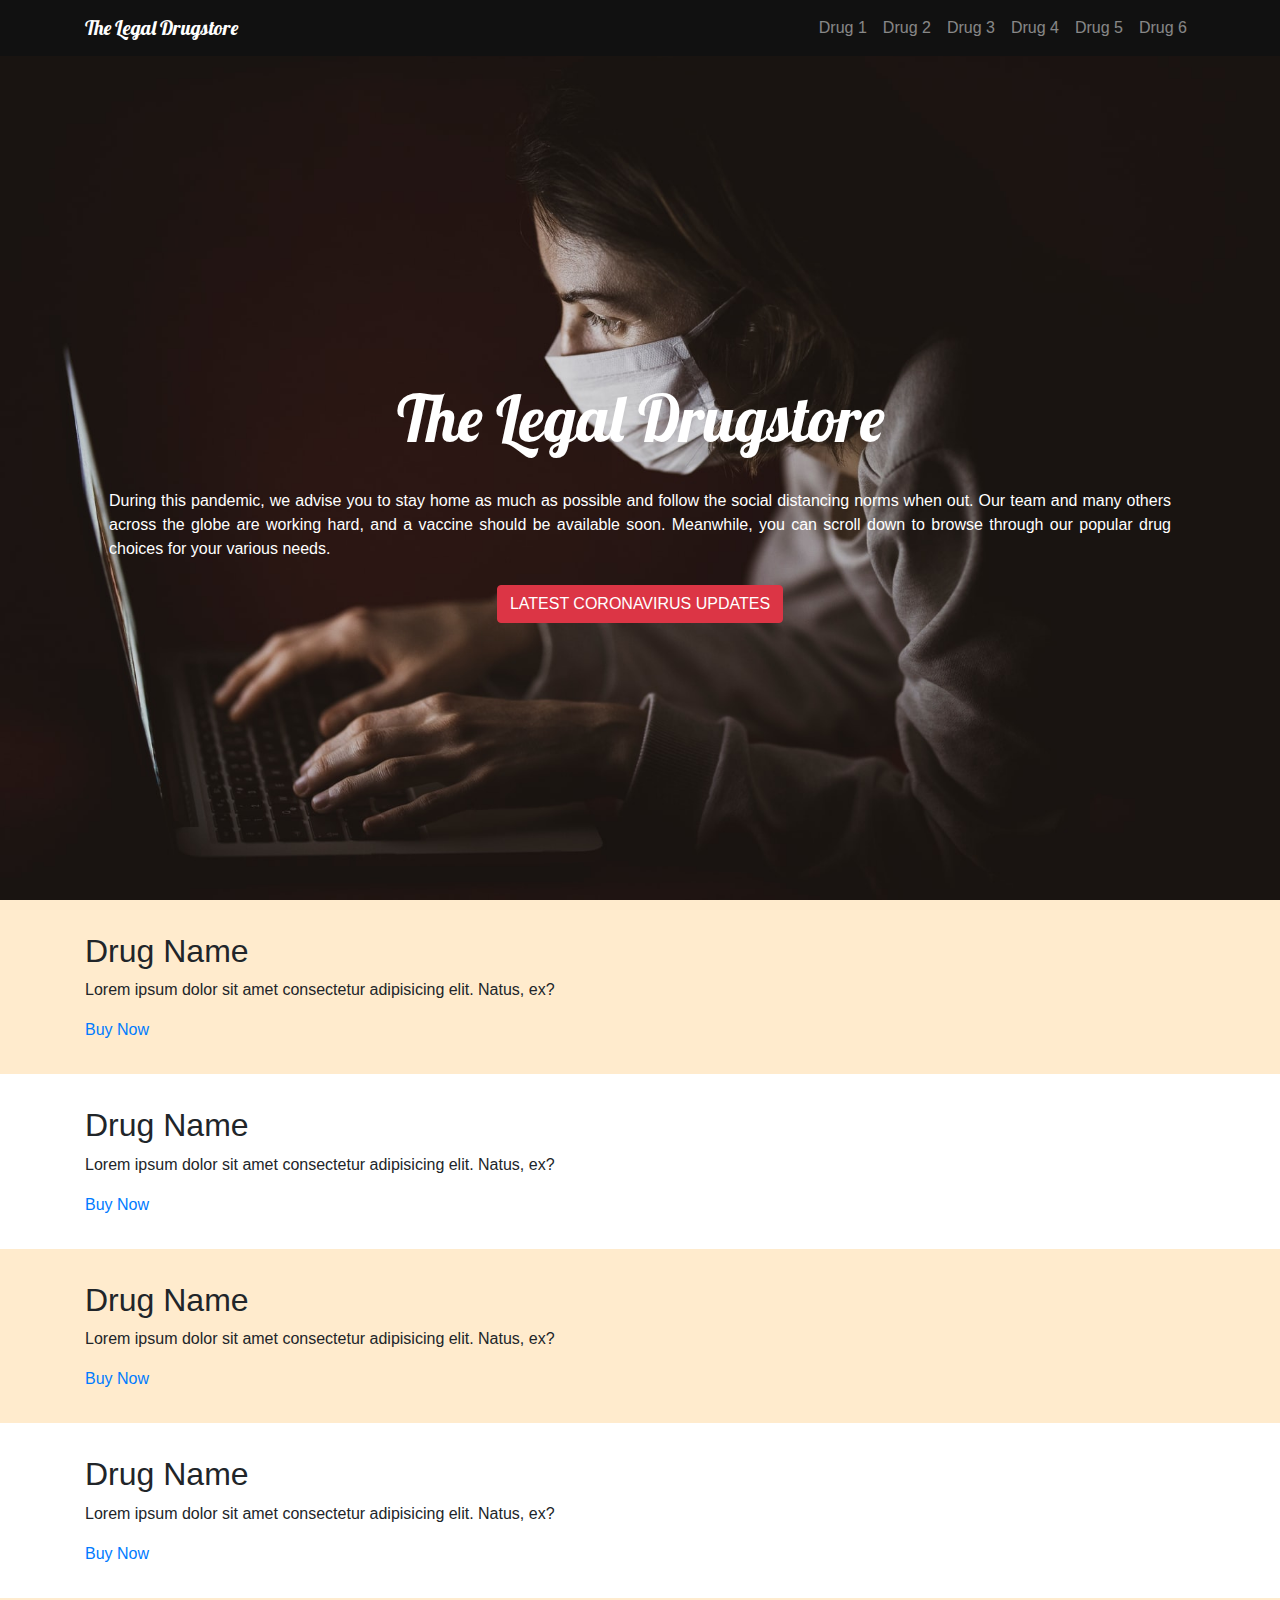
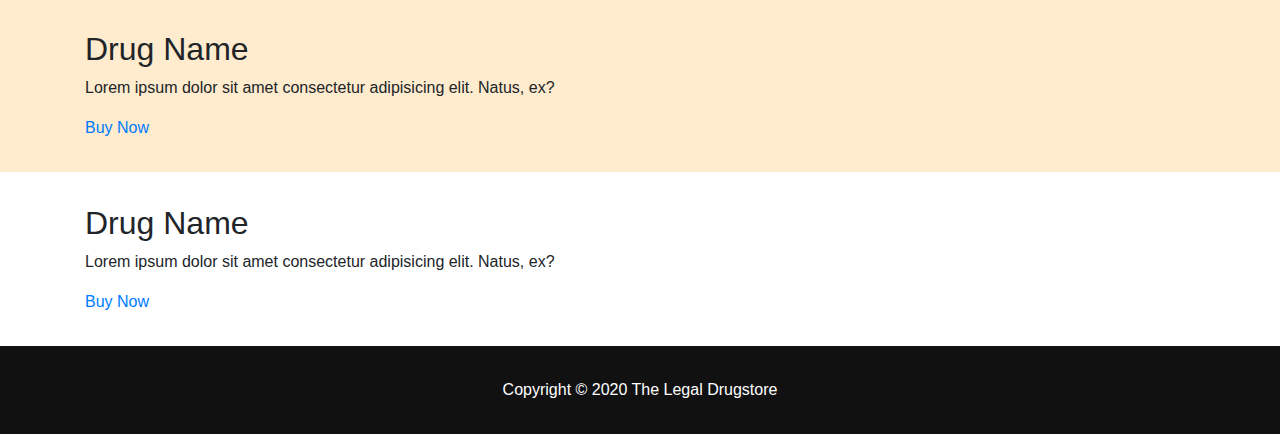
==== index.html @ f4626bf0 "added files" ====
<!DOCTYPE html>
<html lang="en">
<head>
    <meta charset="UTF-8">
    <meta name="viewport" content="width=device-width, initial-scale=1.0">
    <link rel="stylesheet" href="https://stackpath.bootstrapcdn.com/bootstrap/4.5.2/css/bootstrap.min.css">
    <link rel="stylesheet" href="css/style-eeshaan.css">
    <link rel="stylesheet" href="css/style-navneet.css">
    <link rel="stylesheet" href="css/style-anirudh.css">
    <title>The Legal Drugstore</title>
</head>
<body>
    <nav class="navbar navbar-expand-md navbar-dark sticky-top">
        <div class="container">
            <a href="#top" class="navbar-brand">The Legal Drugstore</a>
            <button class="navbar-toggler" data-toggle="collapse" data-target="#navMenu">
                <i class="fa fa-bars" aria-hidden="true"></i>
            </button>
            <div class="collapse navbar-collapse" id="navMenu">
                <ul class="navbar-nav ml-auto">
                    <li class="nav-item"><a class="nav-link" href="#drug1">Drug 1</a></li>
                    <li class="nav-item"><a class="nav-link" href="#drug2">Drug 2</a></li>
                    <li class="nav-item"><a class="nav-link" href="#drug3">Drug 3</a></li>
                    <li class="nav-item"><a class="nav-link" href="#drug4">Drug 4</a></li>
                    <li class="nav-item"><a class="nav-link" href="#drug5">Drug 5</a></li>
                    <li class="nav-item"><a class="nav-link" href="#drug6">Drug 6</a></li>
                </ul>
            </div>
        </div>
    </nav>

    <header>
        <div class="container d-flex flex-column align-items-center">
            <h1>The Legal Drugstore</h1>
            <span class="m-4">During this pandemic, we advise you to stay home as much as possible and follow the social distancing norms when out. Our team and many others across the globe are working hard, and a vaccine should be available soon. Meanwhile, you can scroll down to browse through our popular drug choices for your various needs.</span>
            <a href="https://www.worldometers.info/coronavirus/" class="btn btn-danger text-uppercase" target="_blank">Latest Coronavirus Updates</a>
        </div>
    </header>

    <section id="drug1">
        <div class="container">
            <h2>Drug Name</h2>
            <p>Lorem ipsum dolor sit amet consectetur adipisicing elit. Natus, ex?</p>
            <a href="#" target="_blank">Buy Now</a>
            <img src="https://source.unsplash.com/random/200x200" alt="">
        </div>
    </section>

    <section id="drug2">
        <div class="container">
            <h2>Drug Name</h2>
            <p>Lorem ipsum dolor sit amet consectetur adipisicing elit. Natus, ex?</p>
            <a href="#" target="_blank">Buy Now</a>
            <img src="https://source.unsplash.com/random/200x200" alt="">
        </div>
    </section>

    <section id="drug3">
        <div class="container">
            <h2>Drug Name</h2>
            <p>Lorem ipsum dolor sit amet consectetur adipisicing elit. Natus, ex?</p>
            <a href="#" target="_blank">Buy Now</a>
            <img src="https://source.unsplash.com/random/200x200" alt="">
        </div>
    </section>

    <section id="drug4">
        <div class="container">
            <h2>Drug Name</h2>
            <p>Lorem ipsum dolor sit amet consectetur adipisicing elit. Natus, ex?</p>
            <a href="#" target="_blank">Buy Now</a>
            <img src="https://source.unsplash.com/random/200x200" alt="">
        </div>
    </section>

    <section id="drug5">
        <div class="container">
            <h2>Drug Name</h2>
            <p>Lorem ipsum dolor sit amet consectetur adipisicing elit. Natus, ex?</p>
            <a href="#" target="_blank">Buy Now</a>
            <img src="https://source.unsplash.com/random/200x200" alt="">
        </div>
    </section>

    <section id="drug6">
        <div class="container">
            <h2>Drug Name</h2>
            <p>Lorem ipsum dolor sit amet consectetur adipisicing elit. Natus, ex?</p>
            <a href="#" target="_blank">Buy Now</a>
            <img src="https://source.unsplash.com/random/200x200" alt="">
        </div>
    </section>

    <footer>
        Copyright &copy; 2020 The Legal Drugstore
    </footer>

    <script src="https://use.fontawesome.com/ec982decd0.js"></script>
    <script src="https://code.jquery.com/jquery-3.5.1.slim.min.js"></script>
    <script src="https://cdn.jsdelivr.net/npm/bootstrap@4.5.3/dist/js/bootstrap.bundle.min.js"></script>
</body>
</html>
---- css/style-eeshaan.css ----
@import url("https://fonts.googleapis.com/css2?family=Lobster&display=swap");
nav {
  background-color: #111;
}

nav .navbar-brand {
  font-family: 'Lobster', cursive;
}

nav i {
  color: white;
}

header {
  background-image: url("../images/jumbotron.jpg");
  background-attachment: fixed;
  background-position: center;
  background-size: cover;
  height: calc(100vh - 3.5rem);
}

header > .container {
  position: relative;
  top: 36vh;
}

header h1 {
  color: white;
  font-family: 'Lobster', cursive;
}

@media (min-width: 768px) {
  header h1 {
    font-size: 4rem;
  }
}

header span {
  color: white;
  text-align: justify;
}

footer {
  background-color: #111;
  color: white;
  padding: 2rem;
  text-align: center;
}
/*# sourceMappingURL=style-eeshaan.css.map */
---- css/style-navneet.css ----
section:nth-child(odd) {
  background-color: blanchedalmond;
  padding: 2rem 0;
}
/*# sourceMappingURL=style-navneet.css.map */
---- css/style-anirudh.css ----
section:nth-child(even) {
  padding: 2rem 0;
}
/*# sourceMappingURL=style-anirudh.css.map */
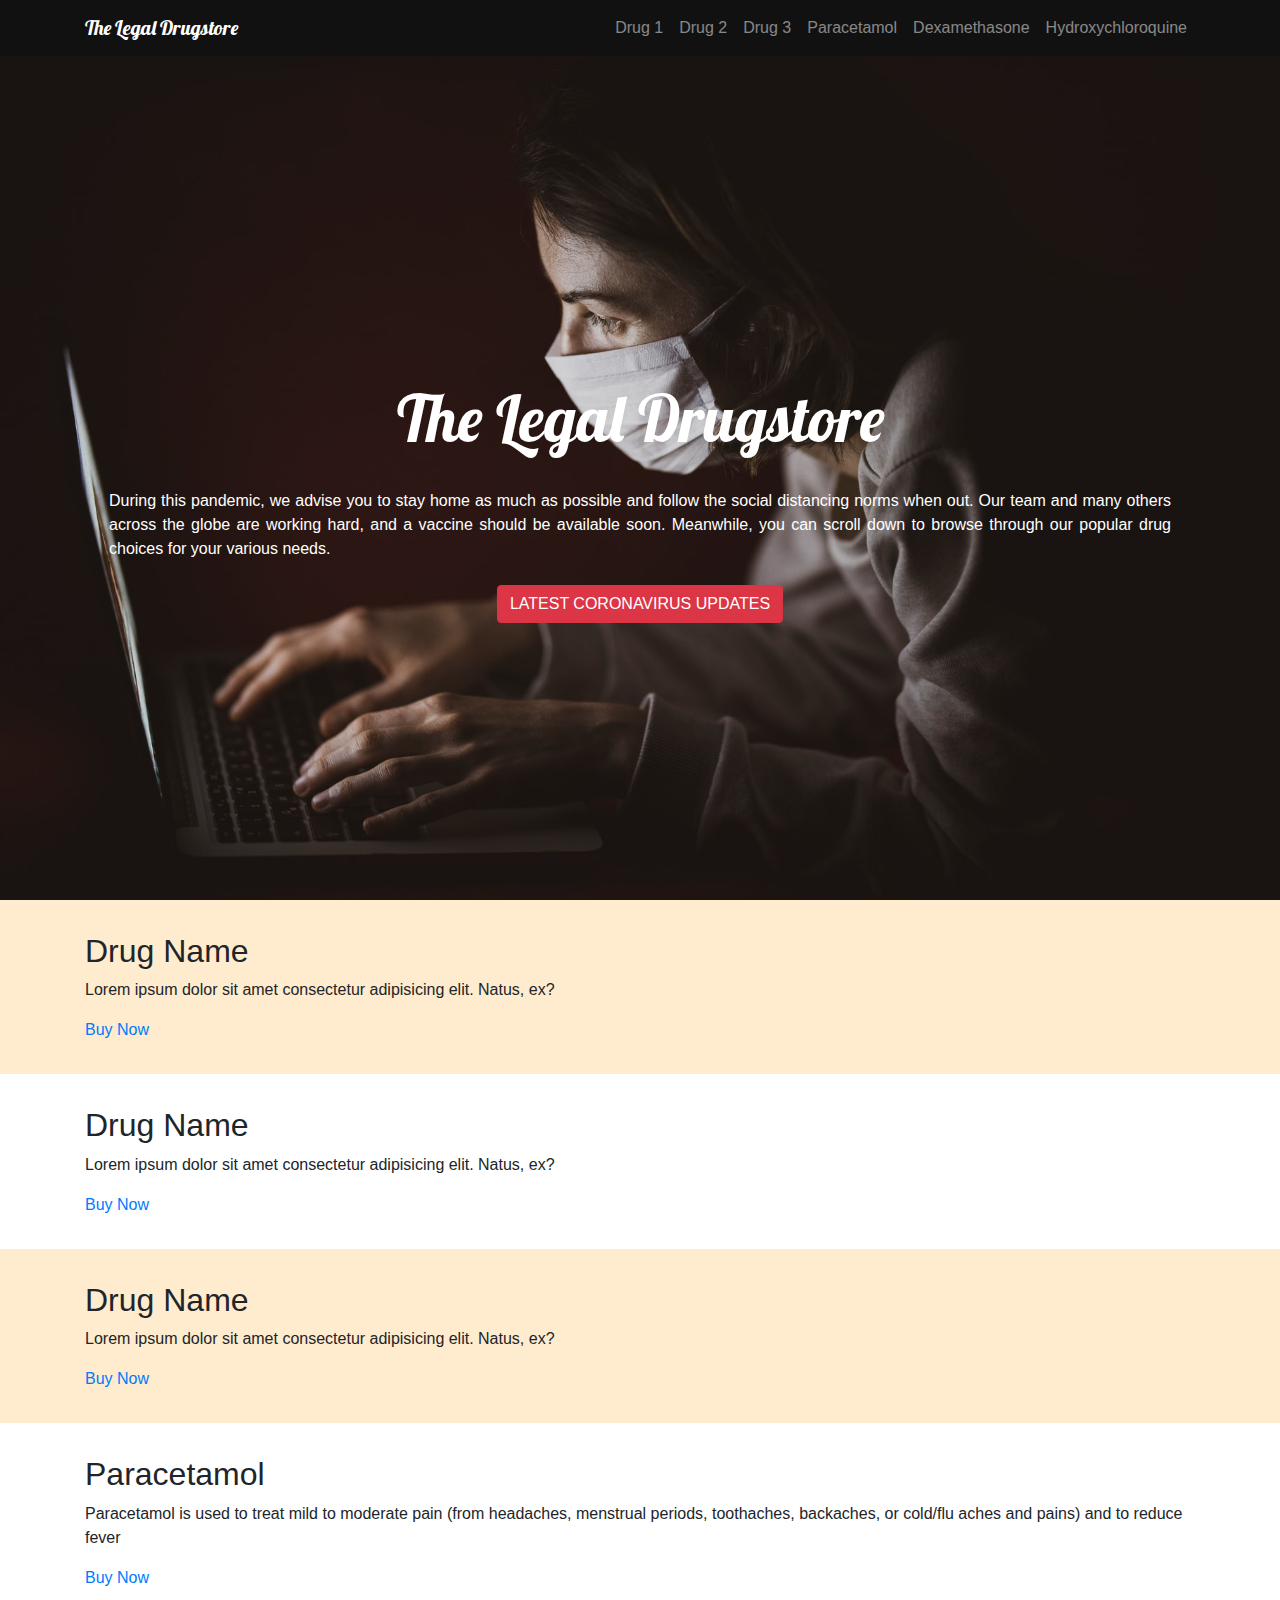
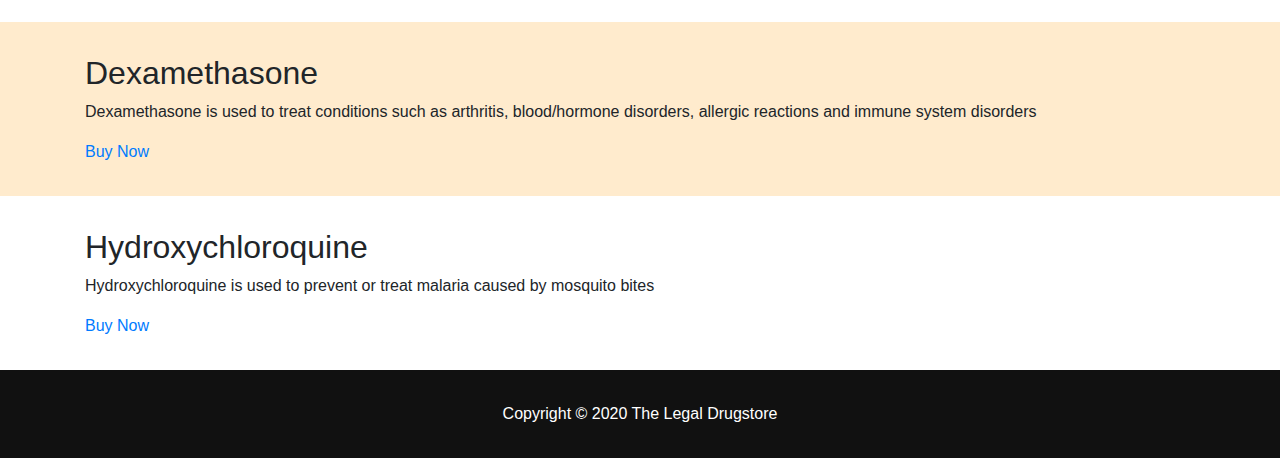
==== commit e19f68a7: "added three drugs" ====
--- a/index.html
+++ b/index.html
@@ -21,9 +21,9 @@
                     <li class="nav-item"><a class="nav-link" href="#drug1">Drug 1</a></li>
                     <li class="nav-item"><a class="nav-link" href="#drug2">Drug 2</a></li>
                     <li class="nav-item"><a class="nav-link" href="#drug3">Drug 3</a></li>
-                    <li class="nav-item"><a class="nav-link" href="#drug4">Drug 4</a></li>
-                    <li class="nav-item"><a class="nav-link" href="#drug5">Drug 5</a></li>
-                    <li class="nav-item"><a class="nav-link" href="#drug6">Drug 6</a></li>
+                    <li class="nav-item"><a class="nav-link" href="#drug4">Paracetamol</a></li>
+                    <li class="nav-item"><a class="nav-link" href="#drug5">Dexamethasone</a></li>
+                    <li class="nav-item"><a class="nav-link" href="#drug6">Hydroxychloroquine </a></li>
                 </ul>
             </div>
         </div>
@@ -66,29 +66,29 @@
 
     <section id="drug4">
         <div class="container">
-            <h2>Drug Name</h2>
-            <p>Lorem ipsum dolor sit amet consectetur adipisicing elit. Natus, ex?</p>
-            <a href="#" target="_blank">Buy Now</a>
-            <img src="https://source.unsplash.com/random/200x200" alt="">
+            <h2>Paracetamol</h2>
+            <p>Paracetamol is used to treat mild to moderate pain (from headaches, menstrual periods, toothaches, backaches, or cold/flu aches and pains) and to reduce fever</p>
+            <a href="https://pharmeasy.in/online-medicine-order/panacip-500-mg-tablet-10-198443" target="_blank">Buy Now</a>
+            <img src="https://www.practostatic.com/practopedia-v2-images/res-750/48303979a4449106d14c48b318a2cf0cc2ed3b291.jpg" alt="" height="200">
         </div>
     </section>
 
     <section id="drug5">
         <div class="container">
-            <h2>Drug Name</h2>
-            <p>Lorem ipsum dolor sit amet consectetur adipisicing elit. Natus, ex?</p>
-            <a href="#" target="_blank">Buy Now</a>
-            <img src="https://source.unsplash.com/random/200x200" alt="">
+            <h2>Dexamethasone</h2>
+            <p>Dexamethasone is used to treat conditions such as arthritis, blood/hormone disorders, allergic reactions and immune system disorders</p>
+            <a href="https://pharmeasy.in/online-medicine-order/decmax-4mg-strip-of-8-tablets-170119" target="_blank">Buy Now</a>
+            <img src="https://ik.imagekit.io/ep43lhzvdu/uploads/053-DECMAX-4_8_MG_XTeWjOB.jpg?tr=h-285,w-370,c-at_max" alt="" height="200">
         </div>
     </section>
 
     <section id="drug6">
         <div class="container">
-            <h2>Drug Name</h2>
-            <p>Lorem ipsum dolor sit amet consectetur adipisicing elit. Natus, ex?</p>
-            <a href="#" target="_blank">Buy Now</a>
-            <img src="https://source.unsplash.com/random/200x200" alt="">
-        </div>
+            <h2>Hydroxychloroquine</h2>
+            <p>Hydroxychloroquine is used to prevent or treat malaria caused by mosquito bites</p>
+            <a href="https://pharmeasy.in/online-medicine-order/hcqs-200mg-tablet-49757" target="_blank">Buy Now</a>
+            <img src="https://www.statnews.com/wp-content/uploads/2020/04/AP_20097764418755.jpg" alt="" height="200">
+		</div>
     </section>
 
     <footer>
--- a/css/style-eeshaan.css
+++ b/css/style-eeshaan.css
@@ -16,12 +16,12 @@
   background-attachment: fixed;
   background-position: center;
   background-size: cover;
-  height: calc(100vh - 3.5rem);
+  min-height: calc(100vh - 3.5rem);
 }
 
 header > .container {
-  position: relative;
-  top: 36vh;
+  padding-top: 36vh;
+  padding-bottom: 1rem;
 }
 
 header h1 {
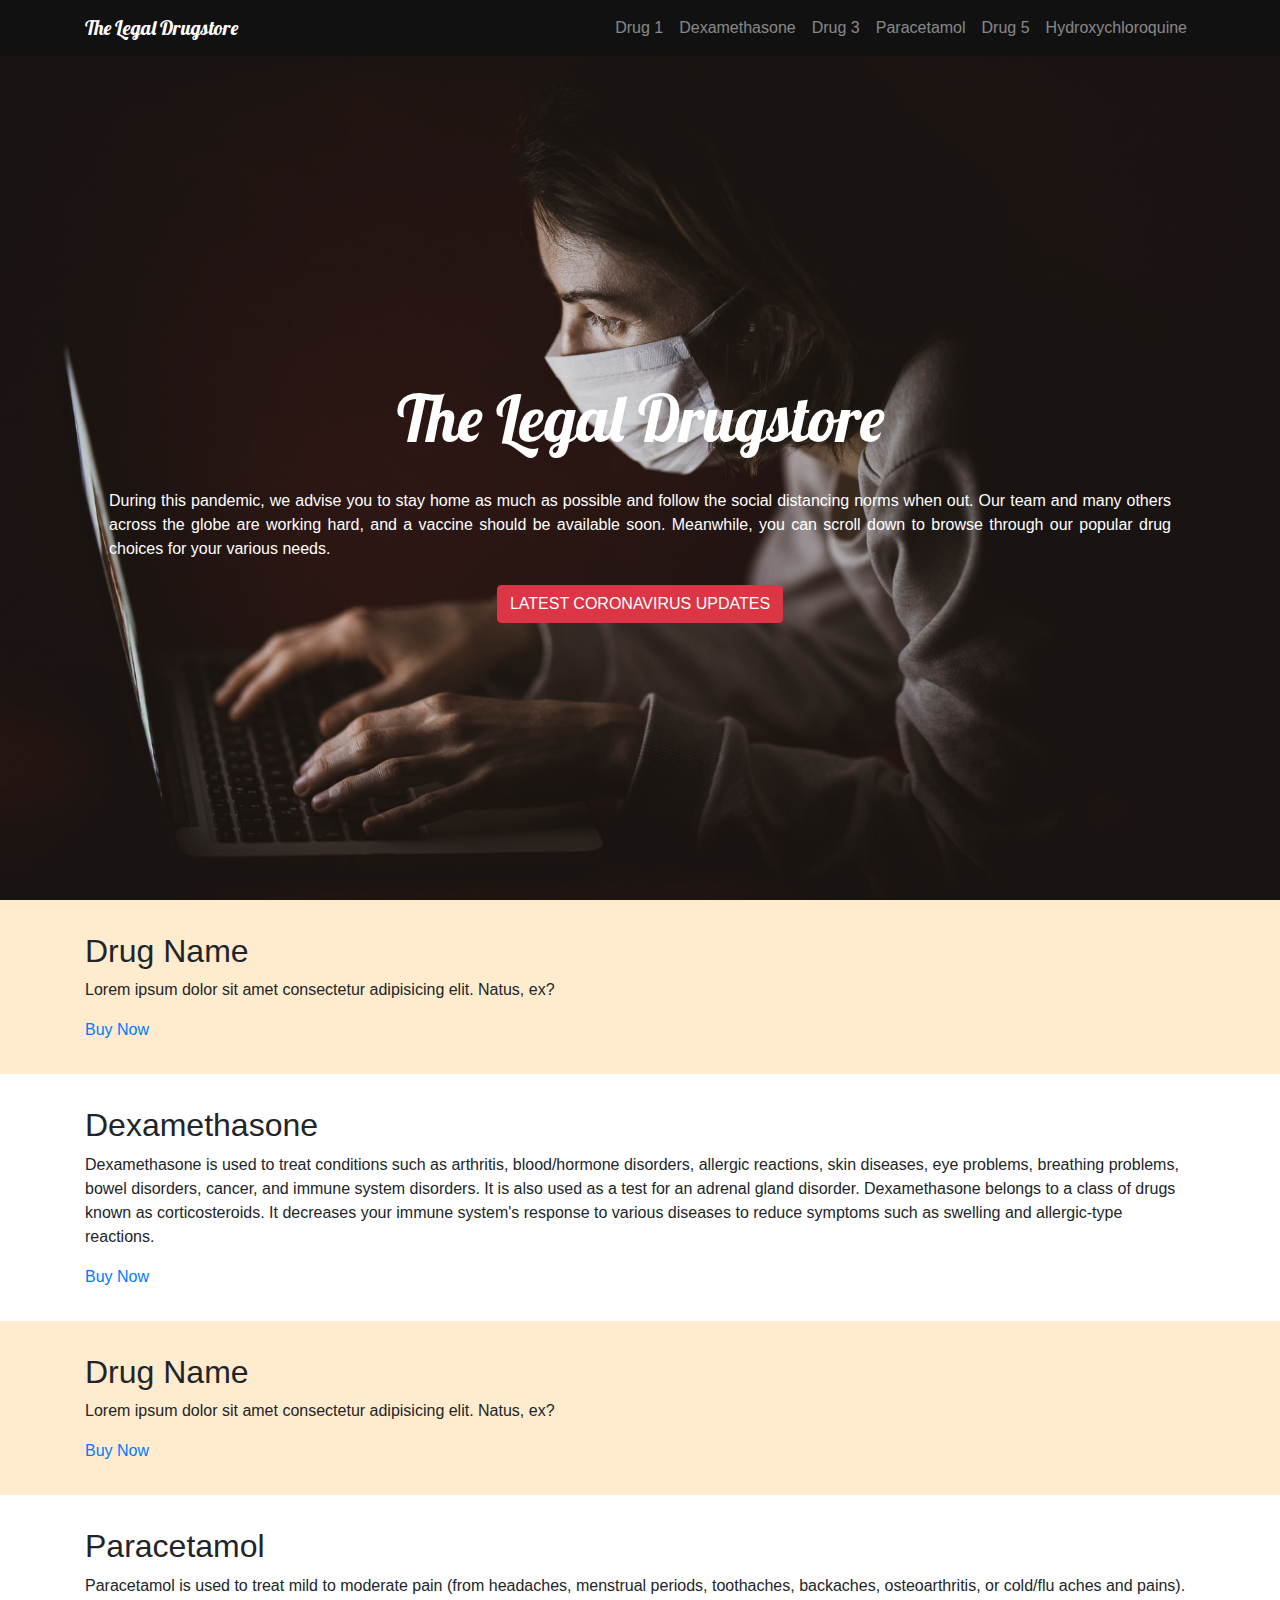
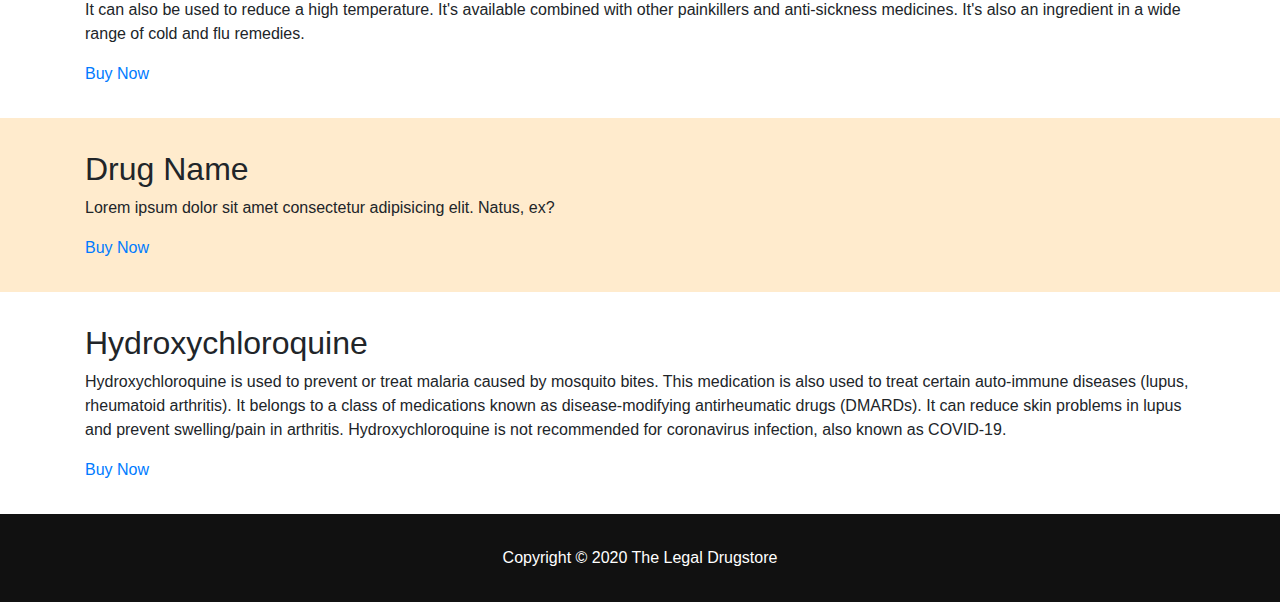
==== commit dbf8263d: "added multiline descriptions. thinking we can add price per quantity to increase info?" ====
--- a/index.html
+++ b/index.html
@@ -19,16 +19,18 @@
             <div class="collapse navbar-collapse" id="navMenu">
                 <ul class="navbar-nav ml-auto">
                     <li class="nav-item"><a class="nav-link" href="#drug1">Drug 1</a></li>
-                    <li class="nav-item"><a class="nav-link" href="#drug2">Drug 2</a></li>
+                    <li class="nav-item"><a class="nav-link" href="#drug2">Dexamethasone</a></li>
                     <li class="nav-item"><a class="nav-link" href="#drug3">Drug 3</a></li>
                     <li class="nav-item"><a class="nav-link" href="#drug4">Paracetamol</a></li>
-                    <li class="nav-item"><a class="nav-link" href="#drug5">Dexamethasone</a></li>
+                    <li class="nav-item"><a class="nav-link" href="#drug5">Drug 5</a></li>
                     <li class="nav-item"><a class="nav-link" href="#drug6">Hydroxychloroquine </a></li>
                 </ul>
             </div>
         </div>
     </nav>
 
+	<!-- Maybe add price and a general quantity as extra elements-->
+	
     <header>
         <div class="container d-flex flex-column align-items-center">
             <h1>The Legal Drugstore</h1>
@@ -45,13 +47,13 @@
             <img src="https://source.unsplash.com/random/200x200" alt="">
         </div>
     </section>
-
+	
     <section id="drug2">
         <div class="container">
-            <h2>Drug Name</h2>
-            <p>Lorem ipsum dolor sit amet consectetur adipisicing elit. Natus, ex?</p>
-            <a href="#" target="_blank">Buy Now</a>
-            <img src="https://source.unsplash.com/random/200x200" alt="">
+            <h2>Dexamethasone</h2>
+            <p>Dexamethasone is used to treat conditions such as arthritis, blood/hormone disorders, allergic reactions, skin diseases, eye problems, breathing problems, bowel disorders, cancer, and immune system disorders. It is also used as a test for an adrenal gland disorder. Dexamethasone belongs to a class of drugs known as corticosteroids. It decreases your immune system's response to various diseases to reduce symptoms such as swelling and allergic-type reactions.</p>
+            <a href="https://pharmeasy.in/online-medicine-order/decmax-4mg-strip-of-8-tablets-170119" target="_blank">Buy Now</a>
+            <img src="https://ik.imagekit.io/ep43lhzvdu/uploads/053-DECMAX-4_8_MG_XTeWjOB.jpg?tr=h-285,w-370,c-at_max" alt="" height="200">
         </div>
     </section>
 
@@ -67,7 +69,7 @@
     <section id="drug4">
         <div class="container">
             <h2>Paracetamol</h2>
-            <p>Paracetamol is used to treat mild to moderate pain (from headaches, menstrual periods, toothaches, backaches, or cold/flu aches and pains) and to reduce fever</p>
+            <p>Paracetamol is used to treat mild to moderate pain (from headaches, menstrual periods, toothaches, backaches, osteoarthritis, or cold/flu aches and pains). It can also be used to reduce a high temperature. It's available combined with other painkillers and anti-sickness medicines. It's also an ingredient in a wide range of cold and flu remedies.</p>
             <a href="https://pharmeasy.in/online-medicine-order/panacip-500-mg-tablet-10-198443" target="_blank">Buy Now</a>
             <img src="https://www.practostatic.com/practopedia-v2-images/res-750/48303979a4449106d14c48b318a2cf0cc2ed3b291.jpg" alt="" height="200">
         </div>
@@ -75,17 +77,17 @@
 
     <section id="drug5">
         <div class="container">
-            <h2>Dexamethasone</h2>
-            <p>Dexamethasone is used to treat conditions such as arthritis, blood/hormone disorders, allergic reactions and immune system disorders</p>
-            <a href="https://pharmeasy.in/online-medicine-order/decmax-4mg-strip-of-8-tablets-170119" target="_blank">Buy Now</a>
-            <img src="https://ik.imagekit.io/ep43lhzvdu/uploads/053-DECMAX-4_8_MG_XTeWjOB.jpg?tr=h-285,w-370,c-at_max" alt="" height="200">
+            <h2>Drug Name</h2>
+            <p>Lorem ipsum dolor sit amet consectetur adipisicing elit. Natus, ex?</p>
+            <a href="#" target="_blank">Buy Now</a>
+            <img src="https://source.unsplash.com/random/200x200" alt="">
         </div>
     </section>
 
     <section id="drug6">
         <div class="container">
             <h2>Hydroxychloroquine</h2>
-            <p>Hydroxychloroquine is used to prevent or treat malaria caused by mosquito bites</p>
+            <p>Hydroxychloroquine is used to prevent or treat malaria caused by mosquito bites. This medication is also used to treat certain auto-immune diseases (lupus, rheumatoid arthritis). It belongs to a class of medications known as disease-modifying antirheumatic drugs (DMARDs). It can reduce skin problems in lupus and prevent swelling/pain in arthritis. Hydroxychloroquine is not recommended for coronavirus infection, also known as COVID-19.</p>
             <a href="https://pharmeasy.in/online-medicine-order/hcqs-200mg-tablet-49757" target="_blank">Buy Now</a>
             <img src="https://www.statnews.com/wp-content/uploads/2020/04/AP_20097764418755.jpg" alt="" height="200">
 		</div>
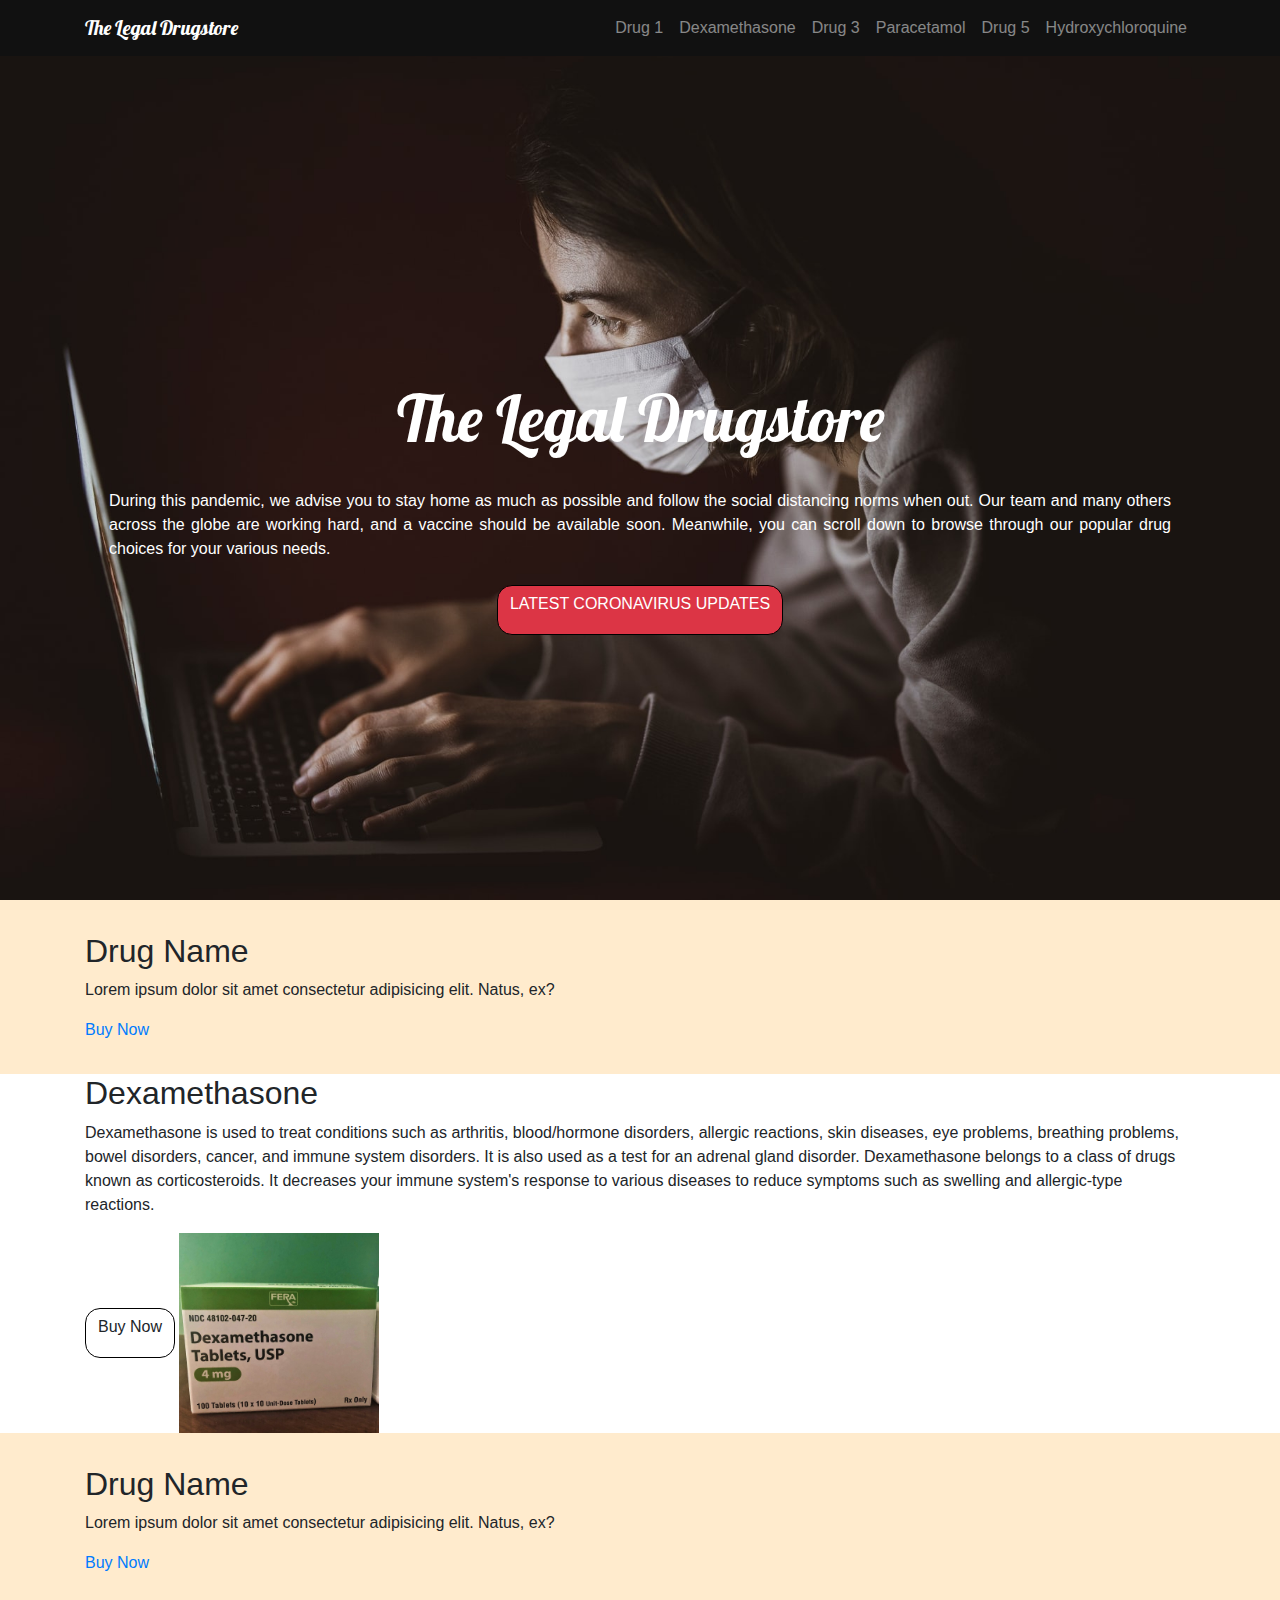
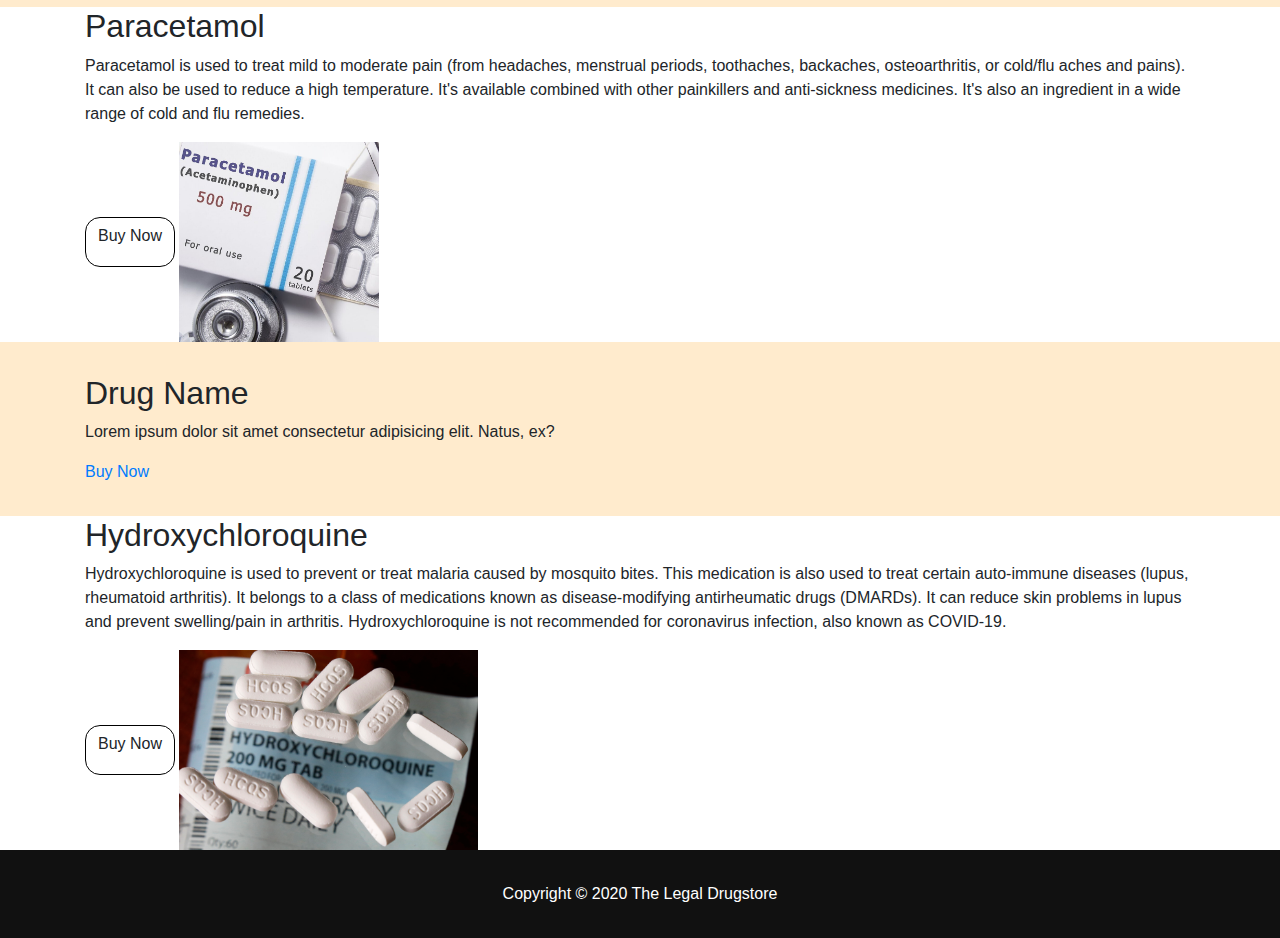
==== commit a3d489f1: "added images" ====
--- a/index.html
+++ b/index.html
@@ -52,8 +52,8 @@
         <div class="container">
             <h2>Dexamethasone</h2>
             <p>Dexamethasone is used to treat conditions such as arthritis, blood/hormone disorders, allergic reactions, skin diseases, eye problems, breathing problems, bowel disorders, cancer, and immune system disorders. It is also used as a test for an adrenal gland disorder. Dexamethasone belongs to a class of drugs known as corticosteroids. It decreases your immune system's response to various diseases to reduce symptoms such as swelling and allergic-type reactions.</p>
-            <a href="https://pharmeasy.in/online-medicine-order/decmax-4mg-strip-of-8-tablets-170119" target="_blank">Buy Now</a>
-            <img src="https://ik.imagekit.io/ep43lhzvdu/uploads/053-DECMAX-4_8_MG_XTeWjOB.jpg?tr=h-285,w-370,c-at_max" alt="" height="200">
+            <a href="https://pharmeasy.in/online-medicine-order/decmax-4mg-strip-of-8-tablets-170119" target="_blank" class="btn">Buy Now</a>
+            <img src="images/2.jpg" alt="" height="200">
         </div>
     </section>
 
@@ -70,8 +70,8 @@
         <div class="container">
             <h2>Paracetamol</h2>
             <p>Paracetamol is used to treat mild to moderate pain (from headaches, menstrual periods, toothaches, backaches, osteoarthritis, or cold/flu aches and pains). It can also be used to reduce a high temperature. It's available combined with other painkillers and anti-sickness medicines. It's also an ingredient in a wide range of cold and flu remedies.</p>
-            <a href="https://pharmeasy.in/online-medicine-order/panacip-500-mg-tablet-10-198443" target="_blank">Buy Now</a>
-            <img src="https://www.practostatic.com/practopedia-v2-images/res-750/48303979a4449106d14c48b318a2cf0cc2ed3b291.jpg" alt="" height="200">
+            <a href="https://pharmeasy.in/online-medicine-order/panacip-500-mg-tablet-10-198443" target="_blank" class="btn">Buy Now</a>
+            <img src="images/4.jpg" alt="" height="200">
         </div>
     </section>
 
@@ -88,8 +88,8 @@
         <div class="container">
             <h2>Hydroxychloroquine</h2>
             <p>Hydroxychloroquine is used to prevent or treat malaria caused by mosquito bites. This medication is also used to treat certain auto-immune diseases (lupus, rheumatoid arthritis). It belongs to a class of medications known as disease-modifying antirheumatic drugs (DMARDs). It can reduce skin problems in lupus and prevent swelling/pain in arthritis. Hydroxychloroquine is not recommended for coronavirus infection, also known as COVID-19.</p>
-            <a href="https://pharmeasy.in/online-medicine-order/hcqs-200mg-tablet-49757" target="_blank">Buy Now</a>
-            <img src="https://www.statnews.com/wp-content/uploads/2020/04/AP_20097764418755.jpg" alt="" height="200">
+			<a href="https://pharmeasy.in/online-medicine-order/hcqs-200mg-tablet-49757" target="_blank" class=btn>Buy Now</a>
+			<img src="images/6.jpg" alt="" height="200">
 		</div>
     </section>
 
--- a/css/style-anirudh.css
+++ b/css/style-anirudh.css
@@ -1,4 +1,18 @@
 section:nth-child(even) {
-  padding: 2rem 0;
+	/*font-family: Verdana, Geneva, sans-serif;
+
+	padding: 2rem 0;
+/*
+.container{
+	text-align: center;
 }
+*/
+}
+.btn{
+		height: 50px;
+		border-color: #000;
+		border-radius: 15px;
+		
+}
+
 /*# sourceMappingURL=style-anirudh.css.map */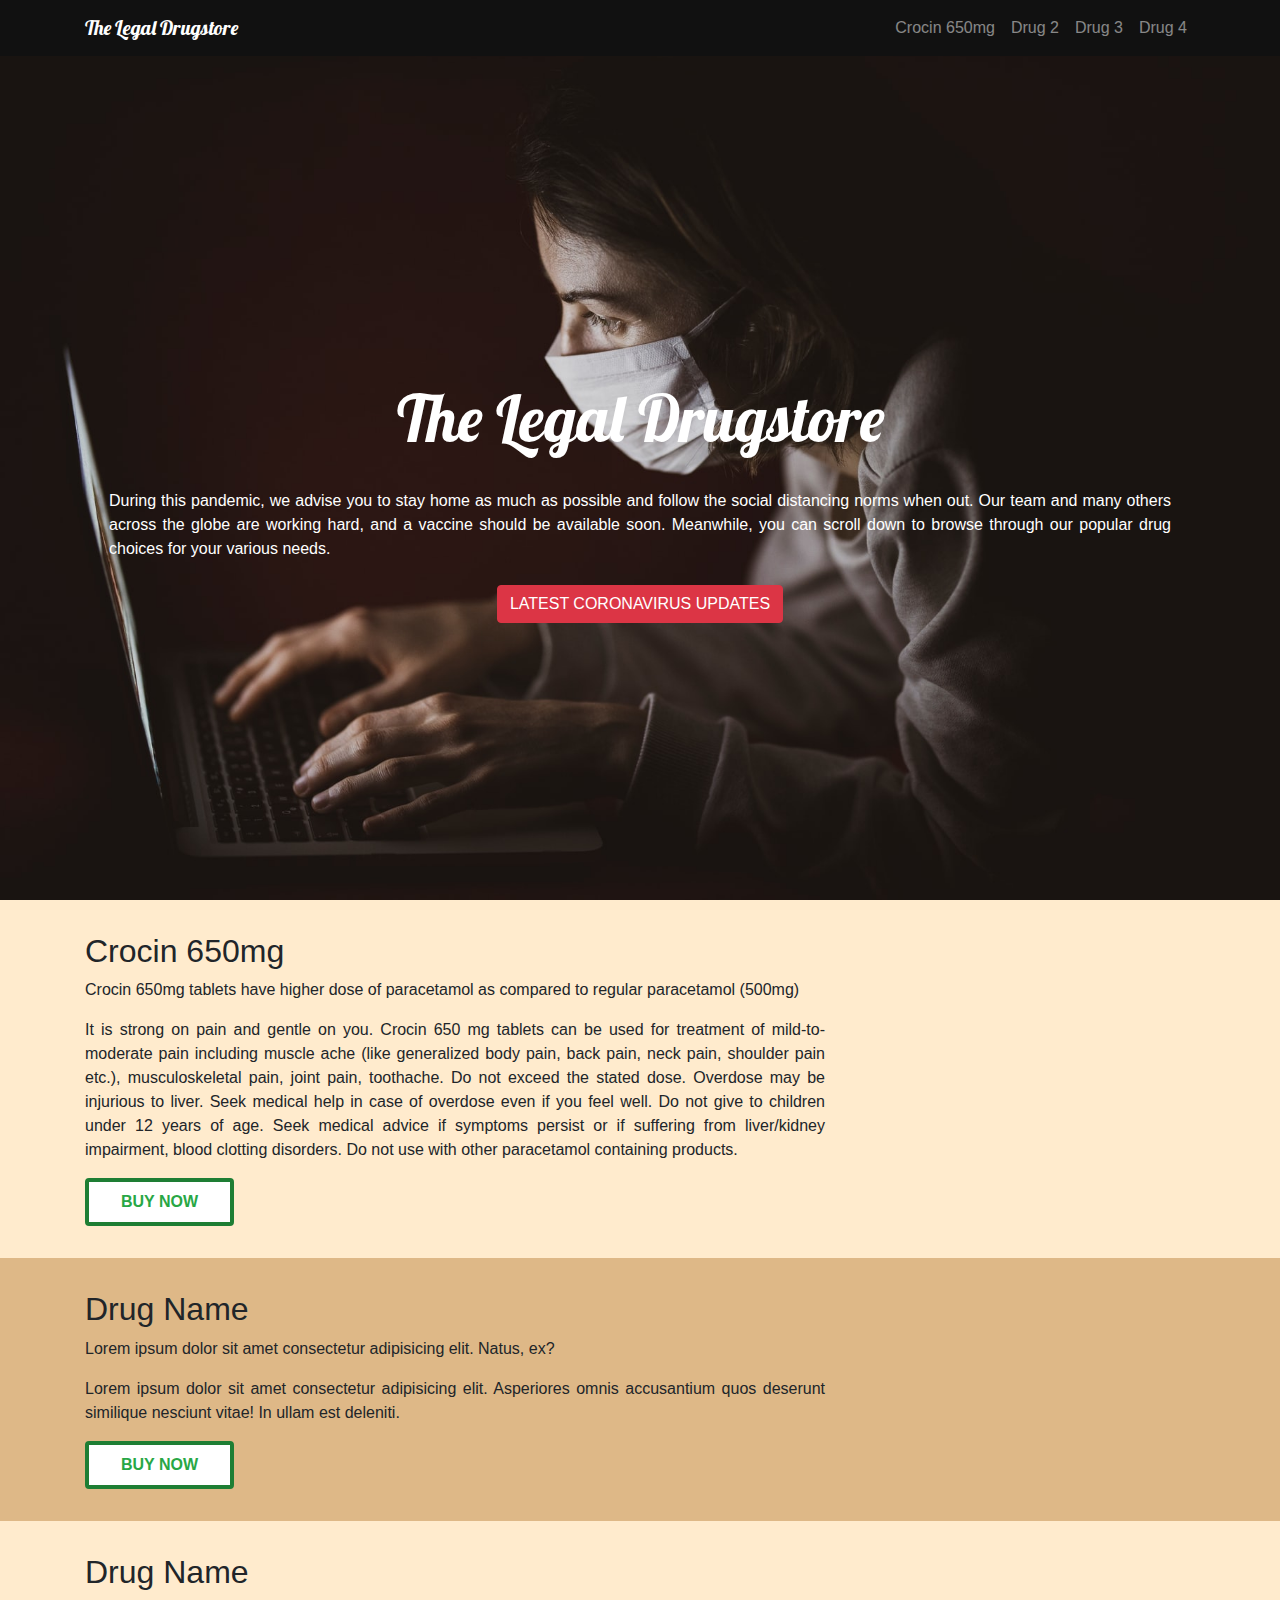
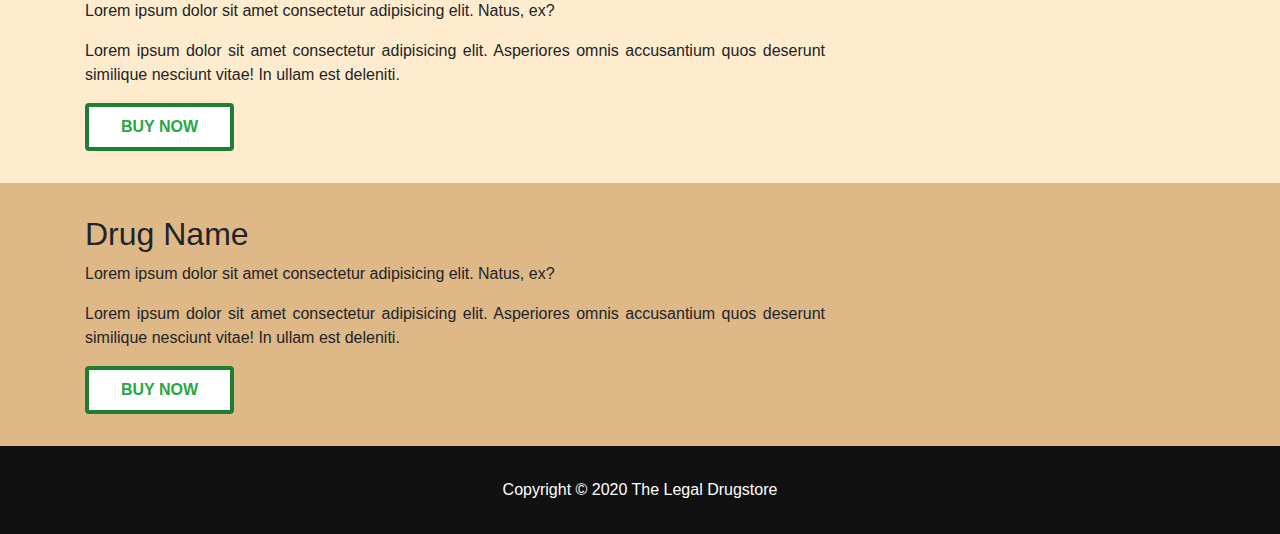
==== commit 6b4d3ae2: "styled sections" ====
--- a/index.html
+++ b/index.html
@@ -4,13 +4,11 @@
     <meta charset="UTF-8">
     <meta name="viewport" content="width=device-width, initial-scale=1.0">
     <link rel="stylesheet" href="https://stackpath.bootstrapcdn.com/bootstrap/4.5.2/css/bootstrap.min.css">
-    <link rel="stylesheet" href="css/style-eeshaan.css">
-    <link rel="stylesheet" href="css/style-navneet.css">
-    <link rel="stylesheet" href="css/style-anirudh.css">
+    <link rel="stylesheet" href="css/style.css">
     <title>The Legal Drugstore</title>
 </head>
 <body>
-    <nav class="navbar navbar-expand-md navbar-dark sticky-top">
+    <nav class="navbar navbar-expand-lg navbar-dark sticky-top">
         <div class="container">
             <a href="#top" class="navbar-brand">The Legal Drugstore</a>
             <button class="navbar-toggler" data-toggle="collapse" data-target="#navMenu">
@@ -18,18 +16,14 @@
             </button>
             <div class="collapse navbar-collapse" id="navMenu">
                 <ul class="navbar-nav ml-auto">
-                    <li class="nav-item"><a class="nav-link" href="#drug1">Drug 1</a></li>
-                    <li class="nav-item"><a class="nav-link" href="#drug2">Dexamethasone</a></li>
+                    <li class="nav-item"><a class="nav-link" href="#drug1">Crocin 650mg</a></li>
+                    <li class="nav-item"><a class="nav-link" href="#drug2">Drug 2</a></li>
                     <li class="nav-item"><a class="nav-link" href="#drug3">Drug 3</a></li>
-                    <li class="nav-item"><a class="nav-link" href="#drug4">Paracetamol</a></li>
-                    <li class="nav-item"><a class="nav-link" href="#drug5">Drug 5</a></li>
-                    <li class="nav-item"><a class="nav-link" href="#drug6">Hydroxychloroquine </a></li>
+                    <li class="nav-item"><a class="nav-link" href="#drug4">Drug 4</a></li>
                 </ul>
             </div>
         </div>
     </nav>
-
-	<!-- Maybe add price and a general quantity as extra elements-->
 	
     <header>
         <div class="container d-flex flex-column align-items-center">
@@ -41,56 +35,42 @@
 
     <section id="drug1">
         <div class="container">
-            <h2>Drug Name</h2>
-            <p>Lorem ipsum dolor sit amet consectetur adipisicing elit. Natus, ex?</p>
-            <a href="#" target="_blank">Buy Now</a>
-            <img src="https://source.unsplash.com/random/200x200" alt="">
+            <h2>Crocin 650mg</h2>
+            <img src="https://source.unsplash.com/random/400x400" alt="">
+            <p class="caption">Crocin 650mg tablets have higher dose of paracetamol as compared to regular paracetamol (500mg)</p>
+            <p class="description">It is strong on pain and gentle on you. Crocin 650 mg tablets can be used for treatment of mild-to-moderate pain including muscle ache (like generalized body pain, back pain, neck pain, shoulder pain etc.), musculoskeletal pain, joint pain, toothache. Do not exceed the stated dose. Overdose may be injurious to liver. Seek medical help in case of overdose even if you feel well. Do not give to children under 12 years of age. Seek medical advice if symptoms persist or if suffering from liver/kidney impairment, blood clotting disorders. Do not use with other paracetamol containing products.</p>
+            <a href="https://www.1mg.com/otc/crocin-650mg-tablet-otc90532" target="_blank" class="btn btn-success">Buy Now</a>
         </div>
     </section>
-	
+
     <section id="drug2">
         <div class="container">
-            <h2>Dexamethasone</h2>
-            <p>Dexamethasone is used to treat conditions such as arthritis, blood/hormone disorders, allergic reactions, skin diseases, eye problems, breathing problems, bowel disorders, cancer, and immune system disorders. It is also used as a test for an adrenal gland disorder. Dexamethasone belongs to a class of drugs known as corticosteroids. It decreases your immune system's response to various diseases to reduce symptoms such as swelling and allergic-type reactions.</p>
-            <a href="https://pharmeasy.in/online-medicine-order/decmax-4mg-strip-of-8-tablets-170119" target="_blank" class="btn">Buy Now</a>
-            <img src="images/2.jpg" alt="" height="200">
+            <h2>Drug Name</h2>
+            <img src="https://source.unsplash.com/random/400x400" alt="">
+            <p class="caption">Lorem ipsum dolor sit amet consectetur adipisicing elit. Natus, ex?</p>
+            <p class="description">Lorem ipsum dolor sit amet consectetur adipisicing elit. Asperiores omnis accusantium quos deserunt similique nesciunt vitae! In ullam est deleniti.</p>
+            <a href="#" target="_blank" class="btn btn-success">Buy Now</a>
         </div>
     </section>
 
     <section id="drug3">
         <div class="container">
             <h2>Drug Name</h2>
-            <p>Lorem ipsum dolor sit amet consectetur adipisicing elit. Natus, ex?</p>
-            <a href="#" target="_blank">Buy Now</a>
-            <img src="https://source.unsplash.com/random/200x200" alt="">
+            <img src="https://source.unsplash.com/random/400x400" alt="">
+            <p class="caption">Lorem ipsum dolor sit amet consectetur adipisicing elit. Natus, ex?</p>
+            <p class="description">Lorem ipsum dolor sit amet consectetur adipisicing elit. Asperiores omnis accusantium quos deserunt similique nesciunt vitae! In ullam est deleniti.</p>
+            <a href="#" target="_blank" class="btn btn-success">Buy Now</a>
         </div>
     </section>
 
     <section id="drug4">
         <div class="container">
-            <h2>Paracetamol</h2>
-            <p>Paracetamol is used to treat mild to moderate pain (from headaches, menstrual periods, toothaches, backaches, osteoarthritis, or cold/flu aches and pains). It can also be used to reduce a high temperature. It's available combined with other painkillers and anti-sickness medicines. It's also an ingredient in a wide range of cold and flu remedies.</p>
-            <a href="https://pharmeasy.in/online-medicine-order/panacip-500-mg-tablet-10-198443" target="_blank" class="btn">Buy Now</a>
-            <img src="images/4.jpg" alt="" height="200">
+            <h2>Drug Name</h2>
+            <img src="https://source.unsplash.com/random/400x400" alt="">
+            <p class="caption">Lorem ipsum dolor sit amet consectetur adipisicing elit. Natus, ex?</p>
+            <p class="description">Lorem ipsum dolor sit amet consectetur adipisicing elit. Asperiores omnis accusantium quos deserunt similique nesciunt vitae! In ullam est deleniti.</p>
+            <a href="#" target="_blank" class="btn btn-success">Buy Now</a>
         </div>
-    </section>
-
-    <section id="drug5">
-        <div class="container">
-            <h2>Drug Name</h2>
-            <p>Lorem ipsum dolor sit amet consectetur adipisicing elit. Natus, ex?</p>
-            <a href="#" target="_blank">Buy Now</a>
-            <img src="https://source.unsplash.com/random/200x200" alt="">
-        </div>
-    </section>
-
-    <section id="drug6">
-        <div class="container">
-            <h2>Hydroxychloroquine</h2>
-            <p>Hydroxychloroquine is used to prevent or treat malaria caused by mosquito bites. This medication is also used to treat certain auto-immune diseases (lupus, rheumatoid arthritis). It belongs to a class of medications known as disease-modifying antirheumatic drugs (DMARDs). It can reduce skin problems in lupus and prevent swelling/pain in arthritis. Hydroxychloroquine is not recommended for coronavirus infection, also known as COVID-19.</p>
-			<a href="https://pharmeasy.in/online-medicine-order/hcqs-200mg-tablet-49757" target="_blank" class=btn>Buy Now</a>
-			<img src="images/6.jpg" alt="" height="200">
-		</div>
     </section>
 
     <footer>
--- a/css/style.css
+++ b/css/style.css
@@ -0,0 +1,138 @@
+@import url("https://fonts.googleapis.com/css2?family=Lobster&display=swap");
+nav {
+  background-color: #111;
+}
+
+nav .navbar-brand {
+  font-family: 'Lobster', cursive;
+}
+
+nav i {
+  color: white;
+}
+
+header {
+  background-image: url("jumbotron.jpg");
+  background-attachment: fixed;
+  background-position: center;
+  background-size: cover;
+  min-height: calc(100vh - 3.5rem);
+}
+
+header > .container {
+  padding-top: 36vh;
+  padding-bottom: 1rem;
+}
+
+header h1 {
+  color: white;
+  font-family: 'Lobster', cursive;
+}
+
+@media (min-width: 768px) {
+  header h1 {
+    font-size: 4rem;
+  }
+}
+
+header span {
+  color: white;
+  text-align: justify;
+}
+
+section {
+  padding: 2rem 0;
+}
+
+section:nth-child(odd) {
+  background-color: blanchedalmond;
+}
+
+section:nth-child(even) {
+  background-color: burlywood;
+}
+
+section h2 {
+  grid-area: title;
+}
+
+section .caption {
+  grid-area: caption;
+}
+
+section .description {
+  grid-area: description;
+  text-align: justify;
+}
+
+section img {
+  width: 100%;
+  margin: 1rem auto;
+}
+
+@media (min-width: 768px) {
+  section img {
+    grid-area: image;
+    width: 80%;
+    margin: 0 0 auto auto;
+  }
+}
+
+section .btn {
+  grid-area: link;
+  border: 0.25rem solid #1e7e34;
+  height: -webkit-fit-content;
+  height: -moz-fit-content;
+  height: fit-content;
+  width: -webkit-fit-content;
+  width: -moz-fit-content;
+  width: fit-content;
+  padding: 0.5rem 2rem;
+  background-color: white;
+  color: #28a745;
+  text-transform: uppercase;
+  font-weight: 700;
+  -webkit-transition: 300ms;
+  transition: 300ms;
+}
+
+section .container {
+  display: -webkit-box;
+  display: -ms-flexbox;
+  display: flex;
+  -webkit-box-orient: vertical;
+  -webkit-box-direction: normal;
+      -ms-flex-direction: column;
+          flex-direction: column;
+  -webkit-box-align: center;
+      -ms-flex-align: center;
+          align-items: center;
+}
+
+@media (min-width: 768px) {
+  section .container {
+    display: -ms-grid;
+    display: grid;
+    -ms-grid-columns: (1fr)[2];
+        grid-template-columns: repeat(2, 1fr);
+        grid-template-areas: "title ." "caption image" "description image" "description image" "link image";
+  }
+}
+
+@media (min-width: 992px) {
+  section .container {
+    display: -ms-grid;
+    display: grid;
+    -ms-grid-columns: (1fr)[3];
+        grid-template-columns: repeat(3, 1fr);
+        grid-template-areas: "title title image" "caption caption image" "description description image" "description description image" "link link image";
+  }
+}
+
+footer {
+  background-color: #111;
+  color: white;
+  padding: 2rem;
+  text-align: center;
+}
+/*# sourceMappingURL=style.css.map */